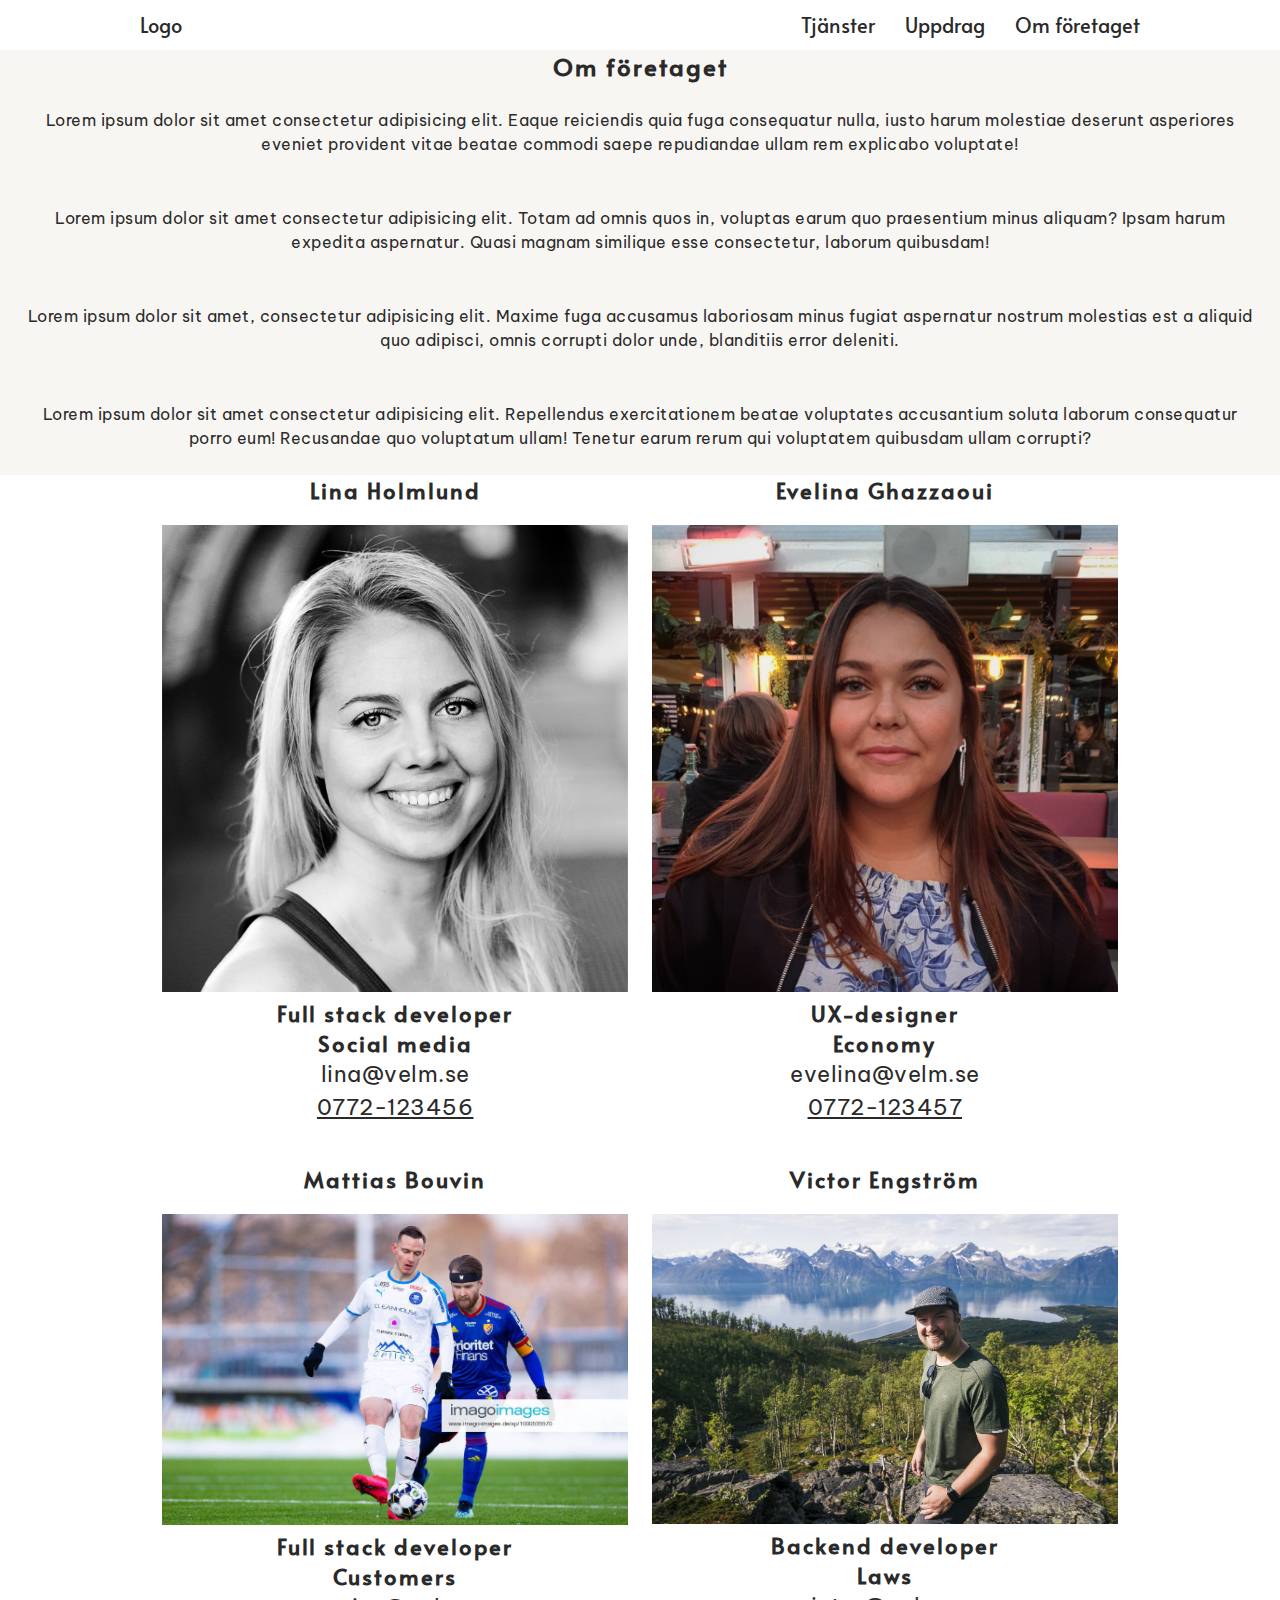
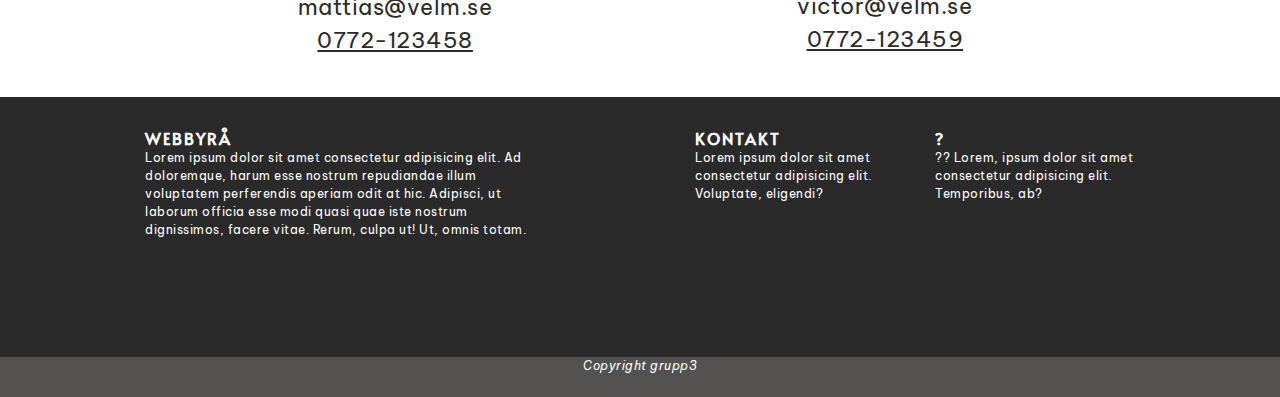
==== foretaget.html @ 39a4b239 "Ändrat namn på biler samt flyttat filer" ====
<!DOCTYPE html>
<html lang="en">
<head>
    <meta charset="UTF-8">
    <meta http-equiv="X-UA-Compatible" content="IE=edge">
    <meta name="viewport" content="width=device-width, initial-scale=1.0">
    <title>Document</title>
    <link rel="stylesheet" href="css/foretag.css">
    <link rel="preconnect" href="https://fonts.googleapis.com" />
    <link rel="preconnect" href="https://fonts.gstatic.com" crossorigin />
    <link
      href="https://fonts.googleapis.com/css2?family=Alata&family=Be+Vietnam+Pro:ital,wght@0,400;0,700;1,400&display=swap"
      rel="stylesheet"
    />
    <title>Document</title>

</head>

<body>

    <nav class="header">
        <div class="container container-meny">
        <A href="#" class="meny-item logo">Logo</A>
        <A href="#" class="meny-item">Tjänster</A>
        <A href="#" class="meny-item">Uppdrag</A>
        <A href="#" class="meny-item">Om företaget</A>
      </div>
      </nav>

    <div class="om-container">
        <h2 class="om">Om företaget</h2>
        <p class="text">Lorem ipsum dolor sit amet consectetur adipisicing elit. Eaque reiciendis quia fuga consequatur nulla, iusto harum molestiae deserunt asperiores eveniet provident vitae beatae commodi saepe repudiandae ullam rem explicabo voluptate!
        </p>
        <p class="text">Lorem ipsum dolor sit amet consectetur adipisicing elit. Totam ad omnis quos in, voluptas earum quo praesentium minus aliquam? Ipsam harum expedita aspernatur. Quasi magnam similique esse consectetur, laborum quibusdam!</p>
        <p class="text">Lorem ipsum dolor sit amet, consectetur adipisicing elit. Maxime fuga accusamus laboriosam minus fugiat aspernatur nostrum molestias est a aliquid quo adipisci, omnis corrupti dolor unde, blanditiis error deleniti.</p>
        <p class="text">Lorem ipsum dolor sit amet consectetur adipisicing elit. Repellendus exercitationem beatae voluptates accusantium soluta laborum consequatur porro eum! Recusandae quo voluptatum ullam! Tenetur earum rerum qui voluptatem quibusdam ullam corrupti?</p>
    </div>

        <div id="bilder"> 
            <section class="lina-1">
            <h4>Lina Holmlund</h4>
        <img class="lina" src="bilder/MicrosoftTeams-image.png" alt="">
            <h4>Full stack developer</h4>
            <h4>Social media</h4>
            <p>lina@velm.se</p>
            <p class="nummer-1">0772-123456</p>
    </section>
    <section class="eve-1">
        <h4>Evelina Ghazzaoui</h4>
        <img class="eve" src="bilder/F8EB4C45-0CDD-4219-910C-8F0DC23AEEE6.jpg" alt="">
        <h4>UX-designer</h4>
        <h4>Economy</h4>
        <p>evelina@velm.se</p>
        <p class="nummer-2">0772-123457</p>
    </section>
        <section class="mattias-1">
            <h4>Mattias Bouvin</h4>
        <img class="mattias" src="bilder/image0.jpeg" alt="">
        <h4>Full stack developer</h4>
        <h4>Customers</h4>
        <p>mattias@velm.se</p>
        <p class="nummer-3">0772-123458</p>
    </section>
    <section class="victor-1">
    <h4>Victor Engström</h4>
        <img class="victor" src="bilder/victor.jpeg" alt="">
        <h4>Backend developer</h4>
        <h4>Laws</h4>
        <p>victor@velm.se</p>
        <p class="nummer-4">0772-123459</p>
    </section>
    </div>

<footer class="footer">
    <div class="footer-container">
      <section class="footer-box-1">
        <h4>WEBBYRÅ</h4>

<p class="footer-text">
            Lorem ipsum dolor sit amet consectetur adipisicing elit. Ad
            doloremque, harum esse nostrum repudiandae illum voluptatem
            perferendis aperiam odit at hic. Adipisci, ut laborum officia esse
            modi quasi quae iste nostrum dignissimos, facere vitae. Rerum, culpa
            ut! Ut, omnis totam.
          </p>
        </section>

        <section class="footer-box-2">
          <h4>KONTAKT</h4>
          <p class="footer-text">
            Lorem ipsum dolor sit amet consectetur adipisicing elit. Voluptate,
            eligendi?
          </p>
        </section>
        <section class="footer-box-3">
          <h4>?</h4>
          <p class="footer-text">
            ?? Lorem, ipsum dolor sit amet consectetur adipisicing elit.
            Temporibus, ab?
          </p>
        </section>
      </div>
      <section class="footer-box-4"><p>Copyright grupp3</p></section>
    </footer>


    
    
</body>
</html>
---- css/foretag.css ----
body {
    color: #2a2a2a;
    font-family: "Be Vietnam Pro", sans-serif;
  }

  *{margin: 0; 
   box-sizing:none;
  
  }

  p {
    line-height: 150%;
    letter-spacing: 0.5px;
  }
  
  h1,
  h2,
  h3,
  h4 {
    font-family: "Alata", sans-serif;
    letter-spacing: 2px;
  }
  
  a {
    text-decoration: none;
  }
  
  .container {
  display: flex;
  margin: 0 auto;
  padding: 0 10px;
  width: 1000px;
  }

  .container-meny {
    gap: 30px;
    align-items: center;
  }
  
  .header {
   width: 100%;
   height: 50px;
   display: flex;
  }
  
  .meny-item {
    font-family: "Alata", sans-serif;
    font-size: 20px;
    color:#2a2a2a;
     
  }
  
  .meny-item:hover {
   text-decoration: underline;
   
  }
  
  .logo {
    margin-right: auto;
  }

.om-container {
    display: flex;
    flex-direction: column;
    list-style-type:none;
    margin:0;
    text-align: center;
    background: #f8f6f2;
}

.om {
    text-align: center;
    color: #2a2a2a;
}

.text {
    margin: 25px;
    color: #2a2a2a;
}

#bilder {
    width: 90%;
    margin: auto;
    display: grid;
    grid-template-columns: repeat(12,1fr);
    column-gap: 2%;
}

.lina {
   padding-top: 20px;
   width: 100%;
}

.eve {
    padding-top: 20px;
    width: 100%;
}

.mattias {
   padding-top: 20px;
   width: 100%;
}

.victor {
    padding-top: 20px;
    width: 100%;
} 

.lina-1 {
    text-align: center;
    letter-spacing: 5%;
    font-size: 22px;
    grid-column-start: 2;
    grid-column-end: 7;
}
.eve-1 {
    text-align: center;
    letter-spacing: 5%;
    font-size: 22px;
    grid-column-start: 7;
    grid-column-end: 12;
}
.mattias-1 {
    text-align: center;
    letter-spacing: 5%;
    font-size: 22px;
    grid-column-start: 2;
    grid-column-end: 7;
}
.victor-1 {
    text-align: center;
    letter-spacing: 5%;
    font-size: 22px;
    grid-column-start: 7;
    grid-column-end: 12;
}

.nummer-1 {
   text-decoration: underline;
   padding-bottom: 40px;
   grid-column-start: 2;
   grid-column-end: 7;
}

.nummer-2 {
    text-decoration: underline;
    padding-bottom: 40px;
    grid-column-start: 7;
    grid-column-end: 12;
}
.nummer-3 {
    text-decoration: underline;
    padding-bottom: 40px;
    grid-column-start: 2;
    grid-column-end: 7;
}
.nummer-4 {
    text-decoration: underline;
    padding-bottom: 40px;
    grid-column-start: 7;
    grid-column-end: 12;
}

.footer {
    background-color: #2a2a2a;
    width: 100%;
    height: 300px;
    display: flex;
    flex-direction: row;
    flex-wrap: wrap;
    margin: auto 0;
    color: white;
  }
  
  .footer-text {
    font-family: "Be Vietnam Pro", sans-serif;
    font-size: 12px;
    letter-spacing: 2%;
  }
  
  [class*="footer-box"] {
    height: 200px;
  }
  
  .footer-container {
    display: flex;
    justify-content: center;
    align-items: center;
    height: 260px;
    width: 100%;
    margin: auto 0;
  }
  
  .footer-box-1 {
    width: 400px;
    margin-right: 150px;
  }
  
  .footer-box-2 {
    width: 200px;
    margin-right: 40px;
  }
  
  .footer-box-3 {
    width: 200px;
  }
  
  .footer-box-4 {
    background-color: #535251;
    height: 40px;
    width: 100%;
    line-height: 40px;
    margin-top: auto;
    text-align: center;
    font-size: 12px;
    font-style: italic;
  }

  @media screen and (max-width: 1100px) {
    .lina-1 {
        grid-column-start: 3;
        grid-column-end: 7;
    }
    .eve-1 {
        grid-column-start: 7;
        grid-column-end: 11;
    }
    .mattias-1 {
        grid-column-start: 3;
        grid-column-end: 7;
    }
    .victor-1 {
        grid-column-start: 7;
        grid-column-end: 11;
    }
    
    .nummer-1 {
       grid-column-start: 3;
       grid-column-end: 7;
    }
    
    .nummer-2 {
        grid-column-start: 7;
        grid-column-end: 11;
    }
    .nummer-3 {
        grid-column-start: 3;
        grid-column-end: 7;
    }
    .nummer-4 {
        grid-column-start: 7;
        grid-column-end: 11;
    }
}

  @media screen and (max-width: 960px) {
    .lina-1 {
        grid-column-start: 1;
        grid-column-end: 7;
    }
    .eve-1 {
        grid-column-start: 7;
        grid-column-end: 13;
    }
    .mattias-1 {
        grid-column-start: 1;
        grid-column-end: 7;
    }
    .victor-1 {
        grid-column-start: 7;
        grid-column-end: 13;
    }
    
    .nummer-1 {
       grid-column-start: 1;
       grid-column-end: 7;
    }
    
    .nummer-2 {
        grid-column-start: 7;
        grid-column-end: 13;
    }
    .nummer-3 {
        grid-column-start: 1;
        grid-column-end: 7;
    }
    .nummer-4 {
        grid-column-start: 7;
        grid-column-end: 13;
    }
}

  @media screen and (max-width: 768px) {
    .lina-1 {
        grid-column-start: 1;
        grid-column-end: 13;
    }
    .eve-1 {
        grid-column-start: 1;
        grid-column-end: 13;
    }
    .mattias-1 {
        grid-column-start: 1;
        grid-column-end: 13;
    }
    .victor-1 {
        grid-column-start: 1;
        grid-column-end: 13;
    }
    
    .nummer-1 {
       grid-column-start: 1;
       grid-column-end: 13;
    }
    
    .nummer-2 {
        grid-column-start: 1;
        grid-column-end: 13;
    }
    .nummer-3 {
        grid-column-start: 1;
        grid-column-end: 13;
    }
    .nummer-4 {
        grid-column-start: 1;
        grid-column-end: 13;
    }

}
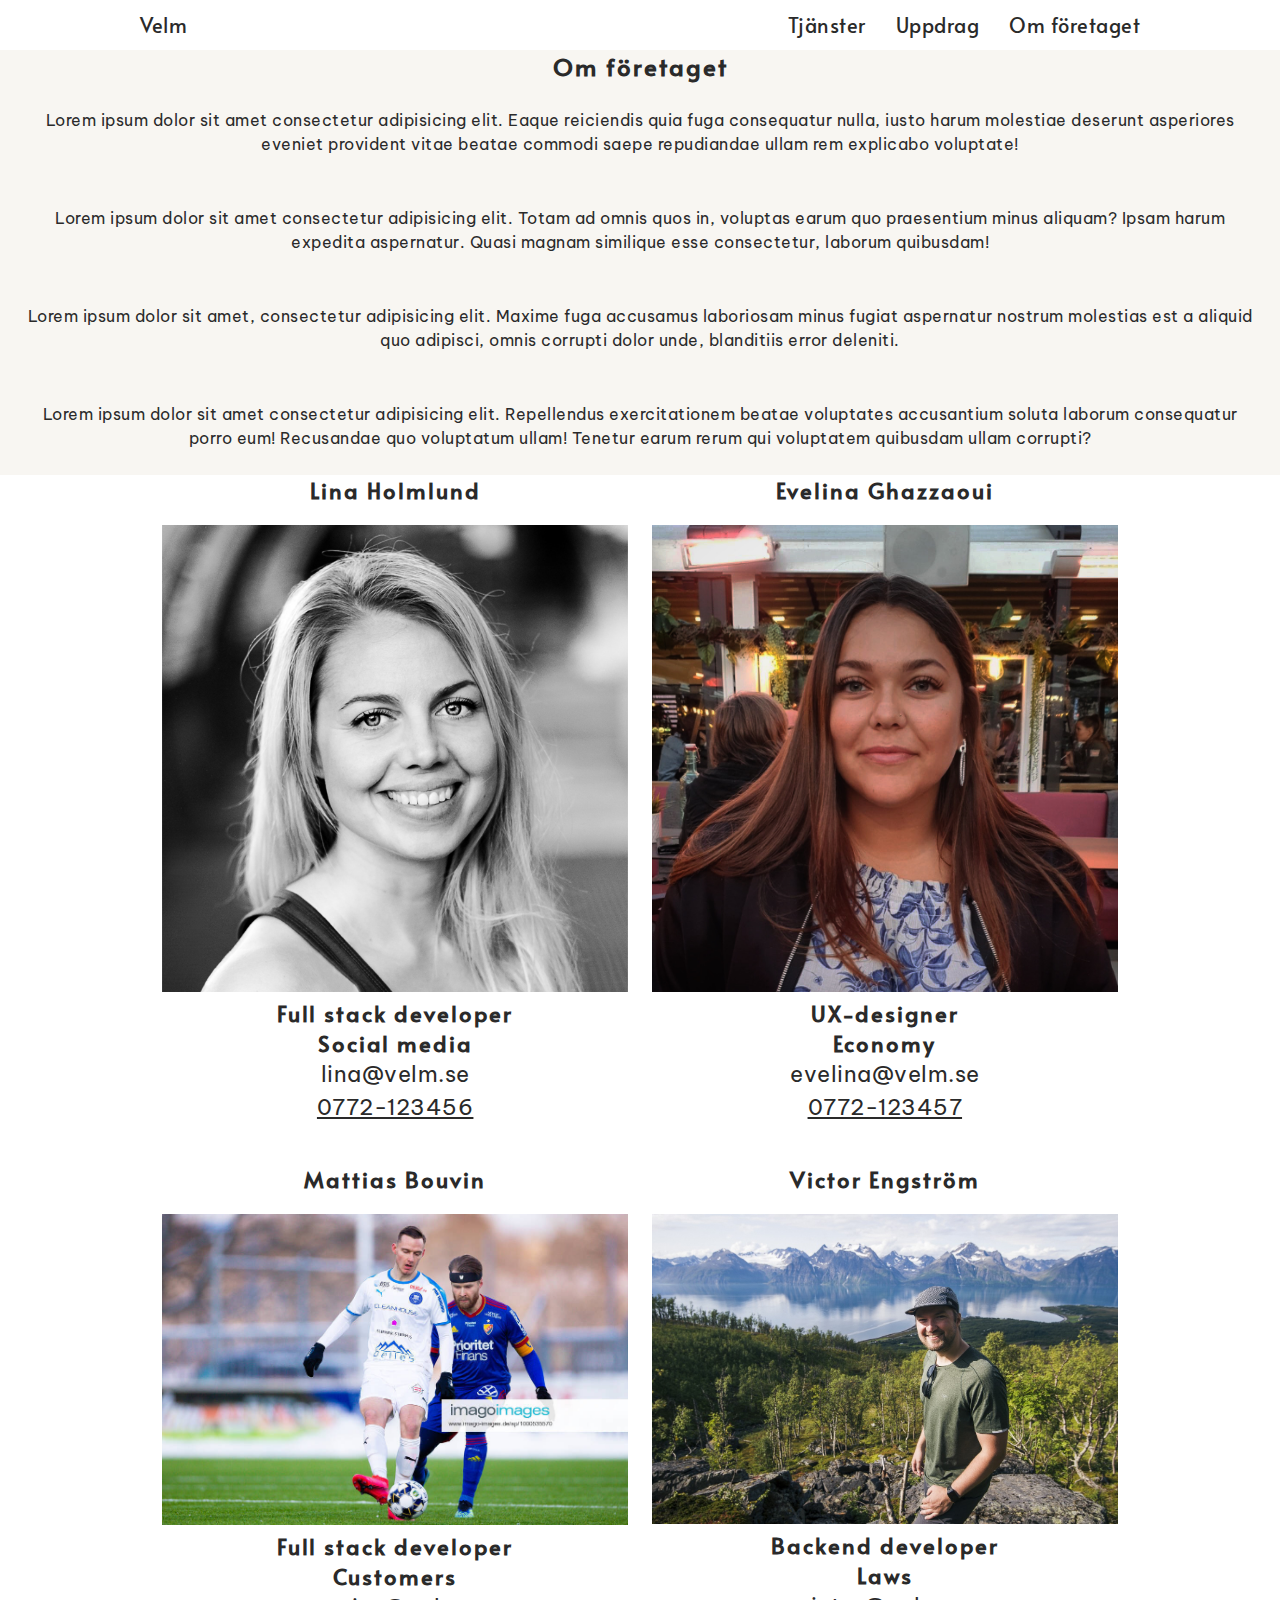
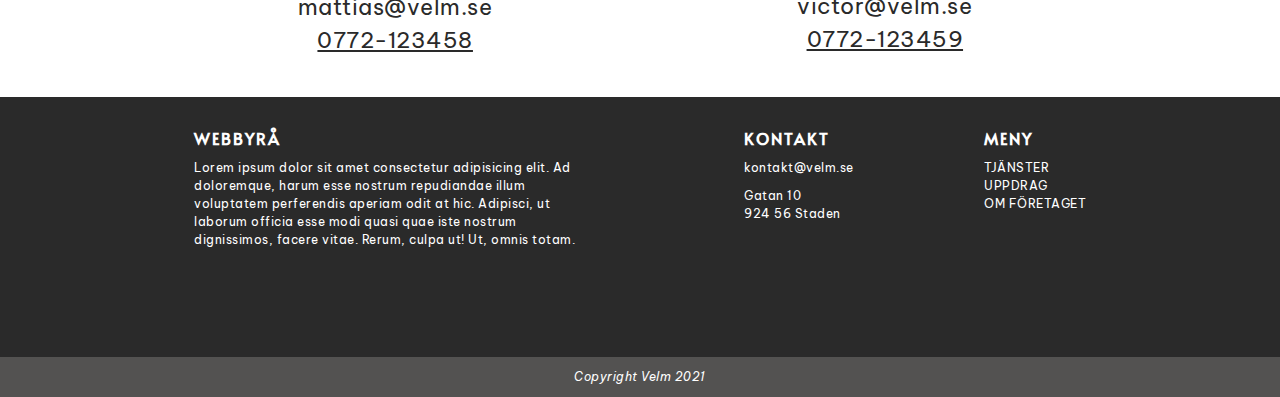
==== commit 03d8032a: "Nav+Footer Responsiv" ====
--- a/foretaget.html
+++ b/foretaget.html
@@ -1,82 +1,105 @@
 <!DOCTYPE html>
 <html lang="en">
-<head>
-    <meta charset="UTF-8">
-    <meta http-equiv="X-UA-Compatible" content="IE=edge">
-    <meta name="viewport" content="width=device-width, initial-scale=1.0">
-    <title>Document</title>
-    <link rel="stylesheet" href="css/foretag.css">
+  <head>
+    <meta charset="UTF-8" />
+    <meta http-equiv="X-UA-Compatible" content="IE=edge" />
+    <meta name="viewport" content="width=device-width, initial-scale=1.0" />
+    <link rel="stylesheet" href="css/styles.css" />
+    <link rel="stylesheet" href="css/foretag.css" />
     <link rel="preconnect" href="https://fonts.googleapis.com" />
     <link rel="preconnect" href="https://fonts.gstatic.com" crossorigin />
     <link
       href="https://fonts.googleapis.com/css2?family=Alata&family=Be+Vietnam+Pro:ital,wght@0,400;0,700;1,400&display=swap"
       rel="stylesheet"
     />
-    <title>Document</title>
+    <title>Velm - Företaget</title>
+  </head>
 
-</head>
-
-<body>
-
+  <body>
     <nav class="header">
-        <div class="container container-meny">
-        <A href="#" class="meny-item logo">Logo</A>
-        <A href="#" class="meny-item">Tjänster</A>
-        <A href="#" class="meny-item">Uppdrag</A>
-        <A href="#" class="meny-item">Om företaget</A>
+      <div class="container container-meny">
+        <a href="index.html" class="meny-item logo">Velm</a>
+        <a href="tjanster.html" class="meny-item">Tjänster</a>
+        <a href="uppdrag.html" class="meny-item">Uppdrag</a>
+        <a href="foretaget.html" class="meny-item">Om företaget</a>
+        <button class="burger">
+          <img class="burger-icon" src="./img/burger.svg" alt="" />
+        </button>
       </div>
-      </nav>
+    </nav>
 
     <div class="om-container">
-        <h2 class="om">Om företaget</h2>
-        <p class="text">Lorem ipsum dolor sit amet consectetur adipisicing elit. Eaque reiciendis quia fuga consequatur nulla, iusto harum molestiae deserunt asperiores eveniet provident vitae beatae commodi saepe repudiandae ullam rem explicabo voluptate!
-        </p>
-        <p class="text">Lorem ipsum dolor sit amet consectetur adipisicing elit. Totam ad omnis quos in, voluptas earum quo praesentium minus aliquam? Ipsam harum expedita aspernatur. Quasi magnam similique esse consectetur, laborum quibusdam!</p>
-        <p class="text">Lorem ipsum dolor sit amet, consectetur adipisicing elit. Maxime fuga accusamus laboriosam minus fugiat aspernatur nostrum molestias est a aliquid quo adipisci, omnis corrupti dolor unde, blanditiis error deleniti.</p>
-        <p class="text">Lorem ipsum dolor sit amet consectetur adipisicing elit. Repellendus exercitationem beatae voluptates accusantium soluta laborum consequatur porro eum! Recusandae quo voluptatum ullam! Tenetur earum rerum qui voluptatem quibusdam ullam corrupti?</p>
+      <h2 class="om">Om företaget</h2>
+      <p class="text">
+        Lorem ipsum dolor sit amet consectetur adipisicing elit. Eaque
+        reiciendis quia fuga consequatur nulla, iusto harum molestiae deserunt
+        asperiores eveniet provident vitae beatae commodi saepe repudiandae
+        ullam rem explicabo voluptate!
+      </p>
+      <p class="text">
+        Lorem ipsum dolor sit amet consectetur adipisicing elit. Totam ad omnis
+        quos in, voluptas earum quo praesentium minus aliquam? Ipsam harum
+        expedita aspernatur. Quasi magnam similique esse consectetur, laborum
+        quibusdam!
+      </p>
+      <p class="text">
+        Lorem ipsum dolor sit amet, consectetur adipisicing elit. Maxime fuga
+        accusamus laboriosam minus fugiat aspernatur nostrum molestias est a
+        aliquid quo adipisci, omnis corrupti dolor unde, blanditiis error
+        deleniti.
+      </p>
+      <p class="text">
+        Lorem ipsum dolor sit amet consectetur adipisicing elit. Repellendus
+        exercitationem beatae voluptates accusantium soluta laborum consequatur
+        porro eum! Recusandae quo voluptatum ullam! Tenetur earum rerum qui
+        voluptatem quibusdam ullam corrupti?
+      </p>
     </div>
 
-        <div id="bilder"> 
-            <section class="lina-1">
-            <h4>Lina Holmlund</h4>
-        <img class="lina" src="bilder/MicrosoftTeams-image.png" alt="">
-            <h4>Full stack developer</h4>
-            <h4>Social media</h4>
-            <p>lina@velm.se</p>
-            <p class="nummer-1">0772-123456</p>
-    </section>
-    <section class="eve-1">
+    <div id="bilder">
+      <section class="lina-1">
+        <h4>Lina Holmlund</h4>
+        <img class="lina" src="img/MicrosoftTeams-image.png" alt="" />
+        <h4>Full stack developer</h4>
+        <h4>Social media</h4>
+        <p>lina@velm.se</p>
+        <p class="nummer-1">0772-123456</p>
+      </section>
+      <section class="eve-1">
         <h4>Evelina Ghazzaoui</h4>
-        <img class="eve" src="bilder/F8EB4C45-0CDD-4219-910C-8F0DC23AEEE6.jpg" alt="">
+        <img
+          class="eve"
+          src="img/F8EB4C45-0CDD-4219-910C-8F0DC23AEEE6.jpg"
+          alt=""
+        />
         <h4>UX-designer</h4>
         <h4>Economy</h4>
         <p>evelina@velm.se</p>
         <p class="nummer-2">0772-123457</p>
-    </section>
-        <section class="mattias-1">
-            <h4>Mattias Bouvin</h4>
-        <img class="mattias" src="bilder/image0.jpeg" alt="">
+      </section>
+      <section class="mattias-1">
+        <h4>Mattias Bouvin</h4>
+        <img class="mattias" src="img/image0.jpeg" alt="" />
         <h4>Full stack developer</h4>
         <h4>Customers</h4>
         <p>mattias@velm.se</p>
         <p class="nummer-3">0772-123458</p>
-    </section>
-    <section class="victor-1">
-    <h4>Victor Engström</h4>
-        <img class="victor" src="bilder/victor.jpeg" alt="">
+      </section>
+      <section class="victor-1">
+        <h4>Victor Engström</h4>
+        <img class="victor" src="img/victor.jpeg" alt="" />
         <h4>Backend developer</h4>
         <h4>Laws</h4>
         <p>victor@velm.se</p>
         <p class="nummer-4">0772-123459</p>
-    </section>
+      </section>
     </div>
 
-<footer class="footer">
-    <div class="footer-container">
-      <section class="footer-box-1">
-        <h4>WEBBYRÅ</h4>
-
-<p class="footer-text">
+    <footer class="footer">
+      <div class="footer-container">
+        <section class="footer-box footer-box-1">
+          <h4>WEBBYRÅ</h4>
+          <p class="footer-text">
             Lorem ipsum dolor sit amet consectetur adipisicing elit. Ad
             doloremque, harum esse nostrum repudiandae illum voluptatem
             perferendis aperiam odit at hic. Adipisci, ut laborum officia esse
@@ -84,27 +107,24 @@
             ut! Ut, omnis totam.
           </p>
         </section>
-
-        <section class="footer-box-2">
-          <h4>KONTAKT</h4>
-          <p class="footer-text">
-            Lorem ipsum dolor sit amet consectetur adipisicing elit. Voluptate,
-            eligendi?
-          </p>
-        </section>
-        <section class="footer-box-3">
-          <h4>?</h4>
-          <p class="footer-text">
-            ?? Lorem, ipsum dolor sit amet consectetur adipisicing elit.
-            Temporibus, ab?
-          </p>
-        </section>
+        <div class="footer-flex-container">
+          <section class="footer-box footer-box-2">
+            <h4>KONTAKT</h4>
+            <p class="footer-text contact">kontakt@velm.se</p>
+            <p class="footer-text contact">
+              Gatan 10 <br />
+              924 56 Staden
+            </p>
+          </section>
+          <section class="footer-box footer-box-3">
+            <h4>MENY</h4>
+            <a href="tjanster.html" class="footer-text">TJÄNSTER</a>
+            <a href="uppdrag.html" class="footer-text">UPPDRAG</a>
+            <a href="foretaget.html" class="footer-text">OM FÖRETAGET</a>
+          </section>
+        </div>
       </div>
-      <section class="footer-box-4"><p>Copyright grupp3</p></section>
+      <section class="footer-box-4"><p>Copyright Velm 2021</p></section>
     </footer>
-
-
-    
-    
-</body>
-</html>+  </body>
+</html>
--- a/css/styles.css
+++ b/css/styles.css
@@ -0,0 +1,219 @@
+body {
+  color: #2a2a2a;
+  font-family: "Be Vietnam Pro", sans-serif;
+}
+* {
+  margin: 0;
+  box-sizing: none;
+}
+
+p,
+a {
+  line-height: 150%;
+  letter-spacing: 0.5px;
+}
+
+h1,
+h2,
+h3,
+h4 {
+  font-family: "Alata", sans-serif;
+  letter-spacing: 2px;
+}
+
+a {
+  text-decoration: none;
+}
+
+.container {
+  display: flex;
+  margin: 0 auto;
+  padding: 0 10px;
+  width: 1000px;
+}
+
+.container-meny {
+  gap: 30px;
+  align-items: center;
+}
+
+.header {
+  width: 100%;
+  height: 50px;
+  display: flex;
+  position: fixed;
+  background: #fff;
+  z-index: 999;
+}
+
+.meny-item {
+  font-family: "Alata", sans-serif;
+  font-size: 20px;
+  color: #2a2a2a;
+}
+
+.meny-item:hover {
+  text-decoration: underline;
+}
+
+.logo {
+  margin-right: auto;
+}
+
+.footer {
+  background-color: #2a2a2a;
+  width: 100%;
+  min-height: 300px;
+  display: flex;
+  flex-direction: row;
+  flex-wrap: wrap;
+  margin: auto 0;
+  color: white;
+}
+
+.footer-text {
+  font-family: "Be Vietnam Pro", sans-serif;
+  font-size: 12px;
+  letter-spacing: 2%;
+}
+
+.contact:nth-child(2) {
+  margin-bottom: 10px;
+}
+
+.footer-box {
+  height: 200px;
+}
+
+.footer-container {
+  display: flex;
+  justify-content: center;
+  align-items: center;
+  min-height: 260px;
+  width: 100%;
+  margin: auto 0;
+  padding: 0 25px;
+}
+
+.footer-box-1 {
+  max-width: 400px;
+  margin-right: 150px;
+}
+
+.footer-box-2 {
+  width: 200px;
+  margin-right: 40px;
+}
+
+.footer-flex-container {
+  display: flex;
+  flex-direction: row;
+}
+
+.footer-box-3 {
+  display: flex;
+  flex-direction: column;
+}
+
+.footer-box-3 a {
+  text-decoration: none;
+  color: #fff;
+}
+
+.footer-box-3 a:hover {
+  text-decoration: underline;
+}
+
+.footer-box-4 {
+  background-color: #535251;
+  width: 100vw;
+  height: 40px;
+  display: flex;
+  margin-top: auto;
+  text-align: center;
+  font-size: 12px;
+  font-style: italic;
+}
+
+.footer-box-4 p {
+  margin: auto;
+}
+
+.footer-container section h4 {
+  margin-bottom: 10px;
+}
+
+.burger {
+  display: none;
+}
+
+@media screen and (max-width: 1100px) {
+  .footer-container {
+    flex-direction: column;
+    padding-bottom: 50px;
+    max-width: 400px;
+    margin: 0 auto;
+  }
+  .footer-box-1 {
+    margin: 50px auto 25px;
+  }
+  .footer-box {
+    height: auto;
+  }
+
+  .footer-flex-container {
+    width: 100%;
+    justify-content: space-between;
+  }
+}
+
+@media screen and (max-width: 960px) {
+}
+
+@media screen and (max-width: 768px) {
+}
+
+@media screen and (max-width: 550px) {
+  .meny-item {
+    display: none;
+  }
+
+  .logo {
+    display: flex;
+  }
+
+  .burger {
+    display: flex;
+    border: none;
+    background: none;
+  }
+
+  .burger-icon {
+    color: #000;
+    width: 25px;
+    height: 25px;
+    margin: auto;
+  }
+
+  .footer-box-2 {
+    width: auto;
+  }
+
+  /* .footer-flex-container {
+    width: auto;
+    flex-direction: column;
+  }
+
+   */
+}
+
+@media screen and (max-width: 550px) {
+  .footer-flex-container {
+    flex-direction: column;
+  }
+
+  .footer-box-2 {
+    margin: 0 0 25px;
+    width: auto;
+  }
+}
--- a/css/foretag.css
+++ b/css/foretag.css
@@ -1,329 +1,213 @@
-body {
-    color: #2a2a2a;
-    font-family: "Be Vietnam Pro", sans-serif;
-  }
-
-  *{margin: 0; 
-   box-sizing:none;
-  
-  }
-
-  p {
-    line-height: 150%;
-    letter-spacing: 0.5px;
-  }
-  
-  h1,
-  h2,
-  h3,
-  h4 {
-    font-family: "Alata", sans-serif;
-    letter-spacing: 2px;
-  }
-  
-  a {
-    text-decoration: none;
-  }
-  
-  .container {
+.om-container {
   display: flex;
-  margin: 0 auto;
-  padding: 0 10px;
-  width: 1000px;
-  }
-
-  .container-meny {
-    gap: 30px;
-    align-items: center;
-  }
-  
-  .header {
-   width: 100%;
-   height: 50px;
-   display: flex;
-  }
-  
-  .meny-item {
-    font-family: "Alata", sans-serif;
-    font-size: 20px;
-    color:#2a2a2a;
-     
-  }
-  
-  .meny-item:hover {
-   text-decoration: underline;
-   
-  }
-  
-  .logo {
-    margin-right: auto;
-  }
-
-.om-container {
-    display: flex;
-    flex-direction: column;
-    list-style-type:none;
-    margin:0;
-    text-align: center;
-    background: #f8f6f2;
+  flex-direction: column;
+  list-style-type: none;
+  margin: 0;
+  padding-top: 50px;
+  text-align: center;
+  background: #f8f6f2;
 }
 
 .om {
-    text-align: center;
-    color: #2a2a2a;
+  text-align: center;
+  color: #2a2a2a;
 }
 
 .text {
-    margin: 25px;
-    color: #2a2a2a;
+  margin: 25px;
+  color: #2a2a2a;
 }
 
 #bilder {
-    width: 90%;
-    margin: auto;
-    display: grid;
-    grid-template-columns: repeat(12,1fr);
-    column-gap: 2%;
+  width: 90%;
+  margin: auto;
+  display: grid;
+  grid-template-columns: repeat(12, 1fr);
+  column-gap: 2%;
 }
 
 .lina {
-   padding-top: 20px;
-   width: 100%;
+  padding-top: 20px;
+  width: 100%;
 }
 
 .eve {
-    padding-top: 20px;
-    width: 100%;
+  padding-top: 20px;
+  width: 100%;
 }
 
 .mattias {
-   padding-top: 20px;
-   width: 100%;
+  padding-top: 20px;
+  width: 100%;
 }
 
 .victor {
-    padding-top: 20px;
-    width: 100%;
-} 
+  padding-top: 20px;
+  width: 100%;
+}
 
 .lina-1 {
-    text-align: center;
-    letter-spacing: 5%;
-    font-size: 22px;
-    grid-column-start: 2;
-    grid-column-end: 7;
+  text-align: center;
+  letter-spacing: 5%;
+  font-size: 22px;
+  grid-column-start: 2;
+  grid-column-end: 7;
 }
 .eve-1 {
-    text-align: center;
-    letter-spacing: 5%;
-    font-size: 22px;
-    grid-column-start: 7;
-    grid-column-end: 12;
+  text-align: center;
+  letter-spacing: 5%;
+  font-size: 22px;
+  grid-column-start: 7;
+  grid-column-end: 12;
 }
 .mattias-1 {
-    text-align: center;
-    letter-spacing: 5%;
-    font-size: 22px;
-    grid-column-start: 2;
-    grid-column-end: 7;
+  text-align: center;
+  letter-spacing: 5%;
+  font-size: 22px;
+  grid-column-start: 2;
+  grid-column-end: 7;
 }
 .victor-1 {
-    text-align: center;
-    letter-spacing: 5%;
-    font-size: 22px;
-    grid-column-start: 7;
-    grid-column-end: 12;
+  text-align: center;
+  letter-spacing: 5%;
+  font-size: 22px;
+  grid-column-start: 7;
+  grid-column-end: 12;
 }
 
 .nummer-1 {
-   text-decoration: underline;
-   padding-bottom: 40px;
-   grid-column-start: 2;
-   grid-column-end: 7;
+  text-decoration: underline;
+  padding-bottom: 40px;
+  grid-column-start: 2;
+  grid-column-end: 7;
 }
 
 .nummer-2 {
-    text-decoration: underline;
-    padding-bottom: 40px;
-    grid-column-start: 7;
-    grid-column-end: 12;
+  text-decoration: underline;
+  padding-bottom: 40px;
+  grid-column-start: 7;
+  grid-column-end: 12;
 }
 .nummer-3 {
-    text-decoration: underline;
-    padding-bottom: 40px;
-    grid-column-start: 2;
-    grid-column-end: 7;
+  text-decoration: underline;
+  padding-bottom: 40px;
+  grid-column-start: 2;
+  grid-column-end: 7;
 }
 .nummer-4 {
-    text-decoration: underline;
-    padding-bottom: 40px;
-    grid-column-start: 7;
-    grid-column-end: 12;
-}
-
-.footer {
-    background-color: #2a2a2a;
-    width: 100%;
-    height: 300px;
-    display: flex;
-    flex-direction: row;
-    flex-wrap: wrap;
-    margin: auto 0;
-    color: white;
-  }
-  
-  .footer-text {
-    font-family: "Be Vietnam Pro", sans-serif;
-    font-size: 12px;
-    letter-spacing: 2%;
-  }
-  
-  [class*="footer-box"] {
-    height: 200px;
-  }
-  
-  .footer-container {
-    display: flex;
-    justify-content: center;
-    align-items: center;
-    height: 260px;
-    width: 100%;
-    margin: auto 0;
-  }
-  
-  .footer-box-1 {
-    width: 400px;
-    margin-right: 150px;
-  }
-  
-  .footer-box-2 {
-    width: 200px;
-    margin-right: 40px;
-  }
-  
-  .footer-box-3 {
-    width: 200px;
-  }
-  
-  .footer-box-4 {
-    background-color: #535251;
-    height: 40px;
-    width: 100%;
-    line-height: 40px;
-    margin-top: auto;
-    text-align: center;
-    font-size: 12px;
-    font-style: italic;
-  }
-
-  @media screen and (max-width: 1100px) {
-    .lina-1 {
-        grid-column-start: 3;
-        grid-column-end: 7;
-    }
-    .eve-1 {
-        grid-column-start: 7;
-        grid-column-end: 11;
-    }
-    .mattias-1 {
-        grid-column-start: 3;
-        grid-column-end: 7;
-    }
-    .victor-1 {
-        grid-column-start: 7;
-        grid-column-end: 11;
-    }
-    
-    .nummer-1 {
-       grid-column-start: 3;
-       grid-column-end: 7;
-    }
-    
-    .nummer-2 {
-        grid-column-start: 7;
-        grid-column-end: 11;
-    }
-    .nummer-3 {
-        grid-column-start: 3;
-        grid-column-end: 7;
-    }
-    .nummer-4 {
-        grid-column-start: 7;
-        grid-column-end: 11;
-    }
-}
-
-  @media screen and (max-width: 960px) {
-    .lina-1 {
-        grid-column-start: 1;
-        grid-column-end: 7;
-    }
-    .eve-1 {
-        grid-column-start: 7;
-        grid-column-end: 13;
-    }
-    .mattias-1 {
-        grid-column-start: 1;
-        grid-column-end: 7;
-    }
-    .victor-1 {
-        grid-column-start: 7;
-        grid-column-end: 13;
-    }
-    
-    .nummer-1 {
-       grid-column-start: 1;
-       grid-column-end: 7;
-    }
-    
-    .nummer-2 {
-        grid-column-start: 7;
-        grid-column-end: 13;
-    }
-    .nummer-3 {
-        grid-column-start: 1;
-        grid-column-end: 7;
-    }
-    .nummer-4 {
-        grid-column-start: 7;
-        grid-column-end: 13;
-    }
-}
-
-  @media screen and (max-width: 768px) {
-    .lina-1 {
-        grid-column-start: 1;
-        grid-column-end: 13;
-    }
-    .eve-1 {
-        grid-column-start: 1;
-        grid-column-end: 13;
-    }
-    .mattias-1 {
-        grid-column-start: 1;
-        grid-column-end: 13;
-    }
-    .victor-1 {
-        grid-column-start: 1;
-        grid-column-end: 13;
-    }
-    
-    .nummer-1 {
-       grid-column-start: 1;
-       grid-column-end: 13;
-    }
-    
-    .nummer-2 {
-        grid-column-start: 1;
-        grid-column-end: 13;
-    }
-    .nummer-3 {
-        grid-column-start: 1;
-        grid-column-end: 13;
-    }
-    .nummer-4 {
-        grid-column-start: 1;
-        grid-column-end: 13;
-    }
-
-}+  text-decoration: underline;
+  padding-bottom: 40px;
+  grid-column-start: 7;
+  grid-column-end: 12;
+}
+
+@media screen and (max-width: 1100px) {
+  .lina-1 {
+    grid-column-start: 3;
+    grid-column-end: 7;
+  }
+  .eve-1 {
+    grid-column-start: 7;
+    grid-column-end: 11;
+  }
+  .mattias-1 {
+    grid-column-start: 3;
+    grid-column-end: 7;
+  }
+  .victor-1 {
+    grid-column-start: 7;
+    grid-column-end: 11;
+  }
+
+  .nummer-1 {
+    grid-column-start: 3;
+    grid-column-end: 7;
+  }
+
+  .nummer-2 {
+    grid-column-start: 7;
+    grid-column-end: 11;
+  }
+  .nummer-3 {
+    grid-column-start: 3;
+    grid-column-end: 7;
+  }
+  .nummer-4 {
+    grid-column-start: 7;
+    grid-column-end: 11;
+  }
+}
+
+@media screen and (max-width: 960px) {
+  .lina-1 {
+    grid-column-start: 1;
+    grid-column-end: 7;
+  }
+  .eve-1 {
+    grid-column-start: 7;
+    grid-column-end: 13;
+  }
+  .mattias-1 {
+    grid-column-start: 1;
+    grid-column-end: 7;
+  }
+  .victor-1 {
+    grid-column-start: 7;
+    grid-column-end: 13;
+  }
+
+  .nummer-1 {
+    grid-column-start: 1;
+    grid-column-end: 7;
+  }
+
+  .nummer-2 {
+    grid-column-start: 7;
+    grid-column-end: 13;
+  }
+  .nummer-3 {
+    grid-column-start: 1;
+    grid-column-end: 7;
+  }
+  .nummer-4 {
+    grid-column-start: 7;
+    grid-column-end: 13;
+  }
+}
+
+@media screen and (max-width: 768px) {
+  .lina-1 {
+    grid-column-start: 1;
+    grid-column-end: 13;
+  }
+  .eve-1 {
+    grid-column-start: 1;
+    grid-column-end: 13;
+  }
+  .mattias-1 {
+    grid-column-start: 1;
+    grid-column-end: 13;
+  }
+  .victor-1 {
+    grid-column-start: 1;
+    grid-column-end: 13;
+  }
+
+  .nummer-1 {
+    grid-column-start: 1;
+    grid-column-end: 13;
+  }
+
+  .nummer-2 {
+    grid-column-start: 1;
+    grid-column-end: 13;
+  }
+  .nummer-3 {
+    grid-column-start: 1;
+    grid-column-end: 13;
+  }
+  .nummer-4 {
+    grid-column-start: 1;
+    grid-column-end: 13;
+  }
+}
